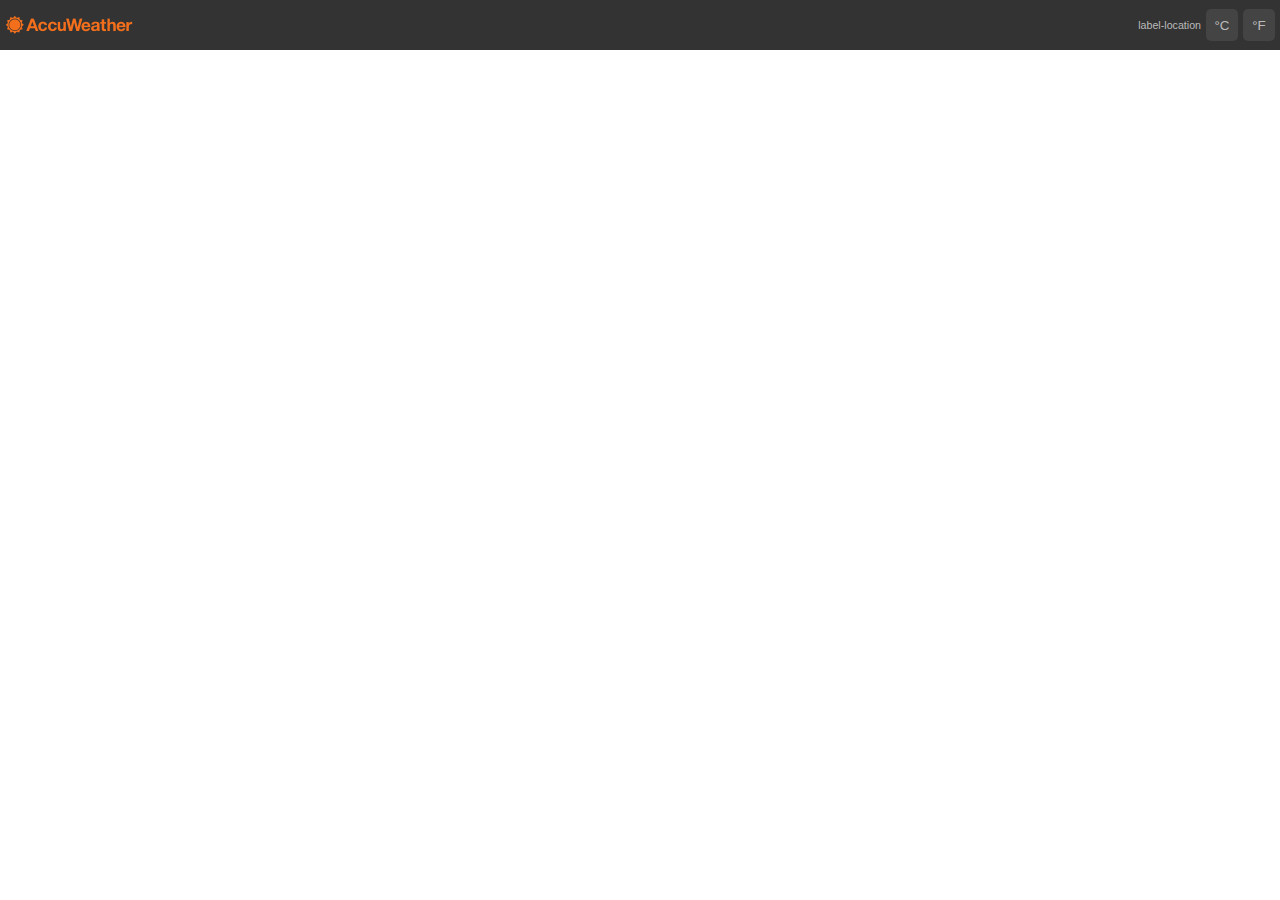
==== index.html @ 9f7a8b69 "first commit" ====
<!DOCTYPE html>
<html lang="en">
<head>
    <meta charset="UTF-8">
    <meta name="viewport" content="width=device-width, initial-scale=1.0">
    <link rel="stylesheet" href="css/style.css">
    <script type="module" src="./js/main.js"></script>
    <title>Weather</title>
</head>
<body>
    <header>
        <div id="header-left">
            <img src="images/128px-AccuWeather_Logo.svg.png" alt="AccuWeather_Logo">
        </div>
        <div id="header-right">
            <label id="label-location">label-location</label>
            <button class="button-degrees" id="button-degrees-c">&deg;C</button>
            <button class="button-degrees" id="button-degrees-f">&deg;F</button>
        </div>
    </header>
    
</body>
</html>
---- css/style.css ----
:root {
    --headerBackground: #333;
    --accentColor: #f36f21;
    --headerTextColor: #bbb;
    --headerButtonBackground: #444;
    --headerButtonTextSelected: #fff;
}

body {
    margin: 0px;
    font-family: Arial, Helvetica, sans-serif;
}

header {
    position: relative;
    float: left;
    width: 100%;
    height: 50px;
    background: var(--headerBackground);
}

#header-left, #header-right {
    position: relative;
    height: 100%;
    display: flex;
    align-items: center;
}

#header-left {
    float: left;
}

#header-left img {
    margin-left: 5px;
}

#header-right {
    float: right;
}

#header-right label {
    font-size: 8pt;
    color: var(--headerTextColor);
    margin-right: 5px;
}

#header-right button {
    font-size: 10pt;
    border: 0px;
    width: 32px;
    height: 32px;
    border-radius: 5px;
    margin-right: 5px;
}

.button-degrees {
    color: var(--headerTextColor);
    background: var(--headerButtonBackground);
}

.button-degrees-selected {
    color: var(--headerButtonTextSelected);
    background: var(--accentColor);
}
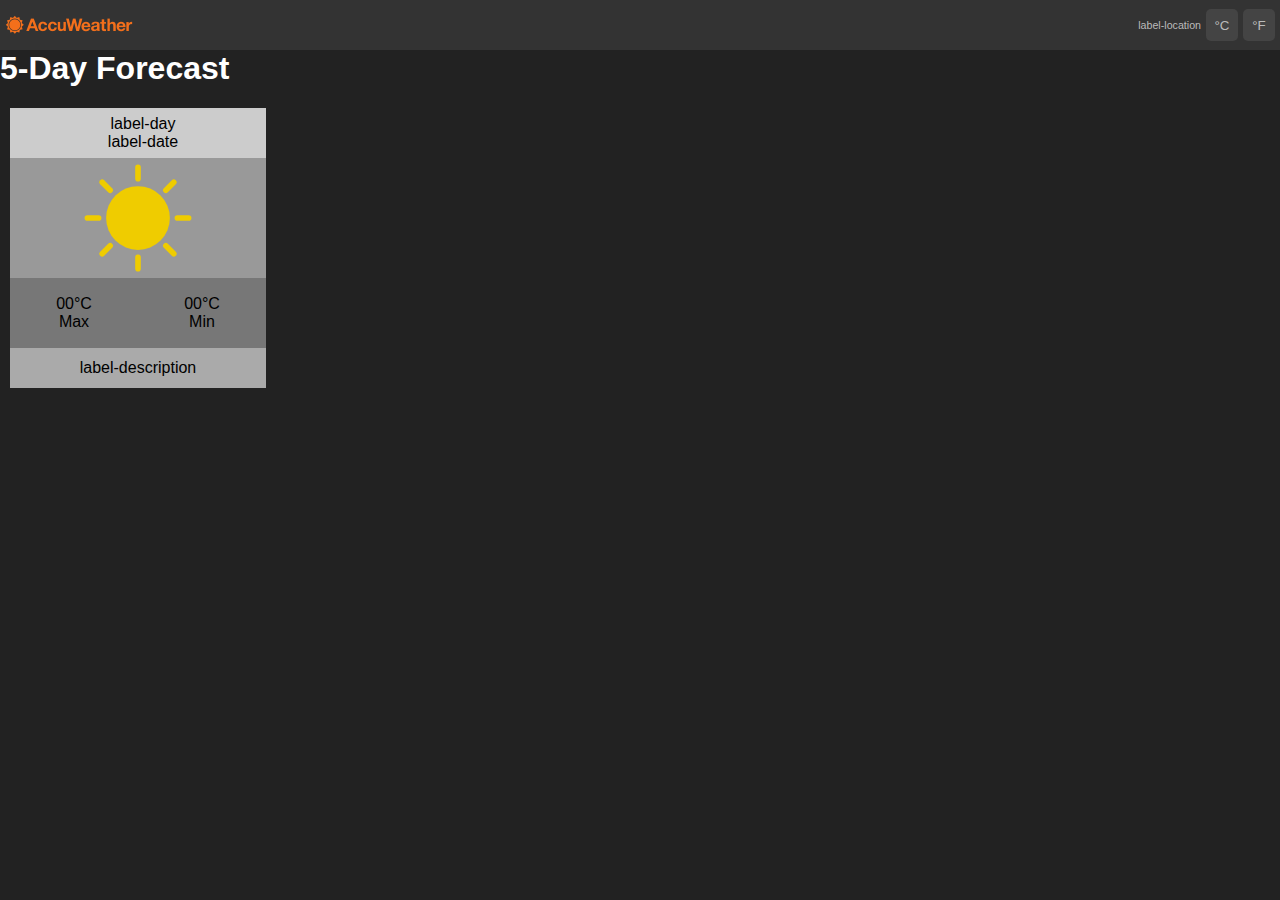
==== commit 7fa75b7f: "adding day-card" ====
--- a/index.html
+++ b/index.html
@@ -18,6 +18,38 @@
             <button class="button-degrees" id="button-degrees-f">&deg;F</button>
         </div>
     </header>
+
+    <div id="content">
+        <h1>5-Day Forecast</h1>
+        <div id="forecast">
+            <div class="day">
+                <div class="day-header">
+                    <label >label-day</label>
+                    <label >label-date</label>
+                </div>
+
+                <div class="day-info">
+                    <div class="day-info-image">
+                        <img src="images/icons/1-sunny.svg" alt="sunny-1">
+                    </div>
+                    <div class="day-info-value">
+                        <div class="day-info-temp">
+                            <label id="label-temp-max">00&deg;C</label>
+                            <label>Max</label>
+                        </div>
+                        <div class="day-info-temp">
+                            <label id="label-temp-min">00&deg;C</label>
+                            <label>Min</label>
+                        </div>
+                    </div>
+                </div>
+
+                <div class="day-footer">
+                    <label id="label-description">label-description</label>
+                </div>
+            </div>
+        </div>
+    </div>
     
 </body>
 </html>
--- a/css/style.css
+++ b/css/style.css
@@ -4,6 +4,10 @@
     --headerTextColor: #bbb;
     --headerButtonBackground: #444;
     --headerButtonTextSelected: #fff;
+}
+
+html {
+    background: #222;
 }
 
 body {
@@ -62,3 +66,115 @@
     color: var(--headerButtonTextSelected);
     background: var(--accentColor);
 }
+
+.content, h1{
+    margin-top: 0px;
+    color: #fff;
+}
+
+.day {
+    position: relative;
+    float: left;
+    background: #DDD;
+    width: calc(100% - 20px);
+    margin: 0px 10px 10px 10px;
+    height: 160px;
+}
+
+.day-header, .day-info, .day-footer {
+    position: relative;
+    float: left;
+    width: 100%;
+}
+
+.day-header {
+    background: #CCC;
+    height: 50px;
+    display: flex;
+    flex-direction: column;
+    justify-content: center;
+}
+
+.day-header label {
+    margin-left: 10px;
+}
+
+.day-info {
+    background: #BBB;
+    height: calc(100% - 90px);
+}
+
+.day-info-image, .day-info-value {
+    position: relative;
+    float: left;
+    height: 100%;
+}
+
+.day-info-value {
+    width: calc(100% - 100px);
+}
+
+.day-info-image {
+    background: #999;
+    width: 100px;
+    display: flex;
+    justify-content: center;
+}
+.day-info-image img{
+    max-width: 100%;
+    max-height: 100%;
+    display: flex;
+    justify-content: center;
+}
+
+.day-info-temp {
+    position:relative;
+    float: left;
+    background: #777;
+    width: 50%;
+    height: 100%;
+    display: flex;
+    flex-direction: column;
+    align-items: center;
+    justify-content: center;
+}
+
+.day-footer {
+    background: #AAA;
+    height: 40px;
+    display: flex;
+    align-items: center;
+    justify-content: center;
+}
+
+.div-footer {
+    background: #888;
+    width: calc(100% - 100px);
+}
+
+
+@media only screen and (min-width: 1024px) {
+    .day {
+        width: 20%;
+        height: 280px;
+    }
+
+    .day-header {
+        align-items: center;
+    }
+
+    .day-header-label {
+        margin-left: 0px;
+    }
+
+    .day-info-image {
+        width: 100%;
+        height: calc(100% - 70px);
+    }
+    
+    .day-info-value {
+        width: 100%;
+        height: 70px;
+    }
+
+}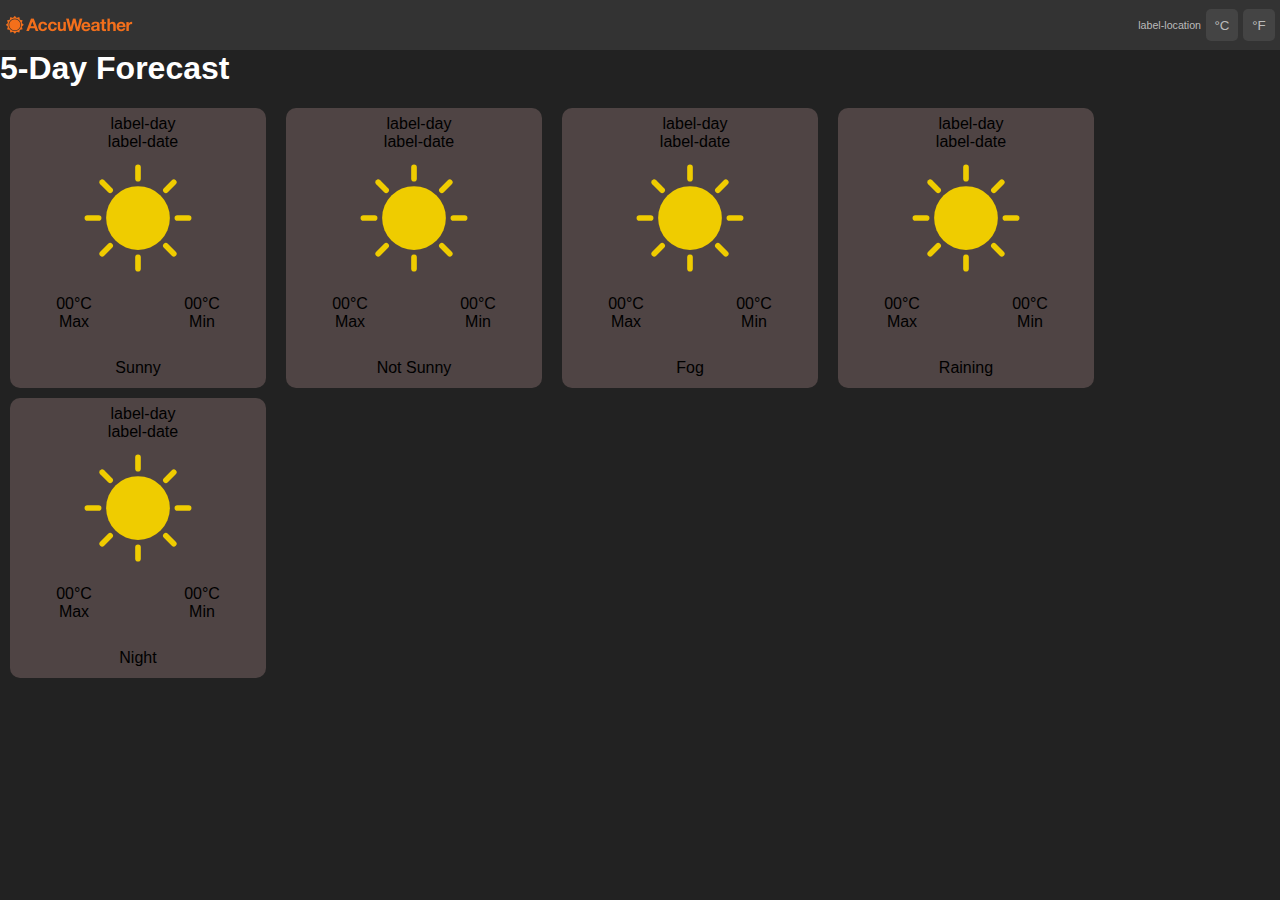
==== commit a682576f: "class whithout light" ====
--- a/index.html
+++ b/index.html
@@ -22,32 +22,38 @@
     <div id="content">
         <h1>5-Day Forecast</h1>
         <div id="forecast">
-            <div class="day">
-                <div class="day-header">
-                    <label >label-day</label>
-                    <label >label-date</label>
-                </div>
 
-                <div class="day-info">
-                    <div class="day-info-image">
-                        <img src="images/icons/1-sunny.svg" alt="sunny-1">
+            <template id="template-day">
+
+                <div class="day">
+                    <div class="day-header">
+                        <label >label-day</label>
+                        <label >label-date</label>
                     </div>
-                    <div class="day-info-value">
-                        <div class="day-info-temp">
-                            <label id="label-temp-max">00&deg;C</label>
-                            <label>Max</label>
+
+                    <div class="day-info">
+                        <div class="day-info-image">
+                            <img src="images/icons/1-sunny.svg" alt="sunny-1">
                         </div>
-                        <div class="day-info-temp">
-                            <label id="label-temp-min">00&deg;C</label>
-                            <label>Min</label>
+                        <div class="day-info-value">
+                            <div class="day-info-temp">
+                                <label id="label-temp-max">00&deg;C</label>
+                                <label>Max</label>
+                            </div>
+                            <div class="day-info-temp">
+                                <label id="label-temp-min">00&deg;C</label>
+                                <label>Min</label>
+                            </div>
                         </div>
                     </div>
+
+                    <div class="day-footer">
+                        <label id="label-description">label-description</label>
+                    </div>
                 </div>
+                
+            </template>
 
-                <div class="day-footer">
-                    <label id="label-description">label-description</label>
-                </div>
-            </div>
         </div>
     </div>
     
--- a/css/style.css
+++ b/css/style.css
@@ -4,6 +4,7 @@
     --headerTextColor: #bbb;
     --headerButtonBackground: #444;
     --headerButtonTextSelected: #fff;
+    --cardBackground: #4f4444;
 }
 
 html {
@@ -75,10 +76,12 @@
 .day {
     position: relative;
     float: left;
-    background: #DDD;
+    background: var(--cardBackground);
     width: calc(100% - 20px);
     margin: 0px 10px 10px 10px;
     height: 160px;
+    /*border-radius: 1px 30px 40px 30px;*/
+    border-radius: 10px;
 }
 
 .day-header, .day-info, .day-footer {
@@ -88,7 +91,6 @@
 }
 
 .day-header {
-    background: #CCC;
     height: 50px;
     display: flex;
     flex-direction: column;
@@ -100,7 +102,6 @@
 }
 
 .day-info {
-    background: #BBB;
     height: calc(100% - 90px);
 }
 
@@ -115,7 +116,6 @@
 }
 
 .day-info-image {
-    background: #999;
     width: 100px;
     display: flex;
     justify-content: center;
@@ -130,7 +130,6 @@
 .day-info-temp {
     position:relative;
     float: left;
-    background: #777;
     width: 50%;
     height: 100%;
     display: flex;
@@ -140,7 +139,6 @@
 }
 
 .day-footer {
-    background: #AAA;
     height: 40px;
     display: flex;
     align-items: center;
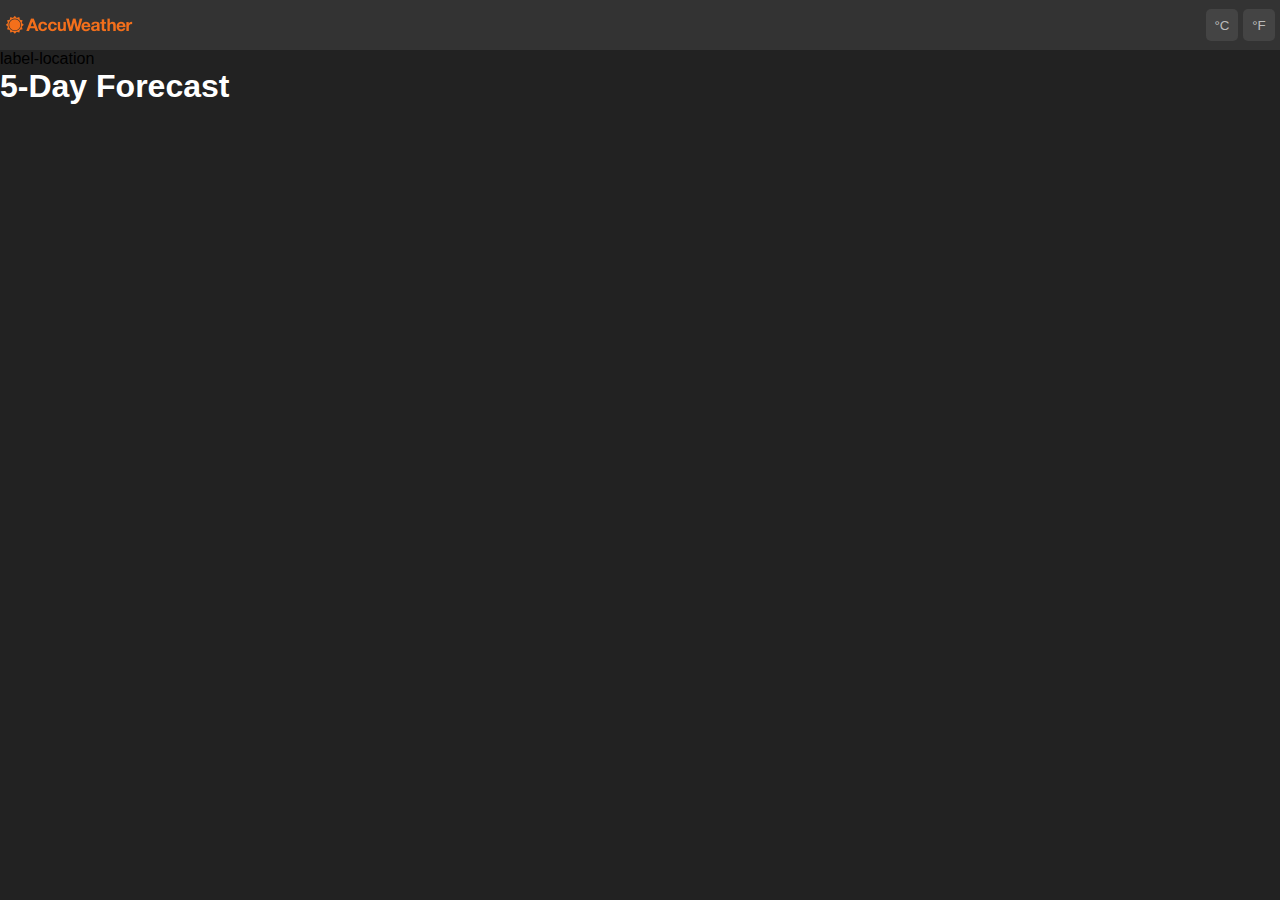
==== commit c4dd6afc: "some stuff" ====
--- a/index.html
+++ b/index.html
@@ -13,27 +13,27 @@
             <img src="images/128px-AccuWeather_Logo.svg.png" alt="AccuWeather_Logo">
         </div>
         <div id="header-right">
-            <label id="label-location">label-location</label>
             <button class="button-degrees" id="button-degrees-c">&deg;C</button>
             <button class="button-degrees" id="button-degrees-f">&deg;F</button>
         </div>
     </header>
 
     <div id="content">
-        <h1>5-Day Forecast</h1>
+        <label id="label-location">label-location</label>
+        <h1 id="title">5-Day Forecast</h1>
         <div id="forecast">
 
             <template id="template-day">
 
                 <div class="day">
                     <div class="day-header">
-                        <label >label-day</label>
-                        <label >label-date</label>
+                        <label id="label-day">label-day</label>
+                        <label id="label-date">label-date</label>
                     </div>
 
                     <div class="day-info">
                         <div class="day-info-image">
-                            <img src="images/icons/1-sunny.svg" alt="sunny-1">
+                            <img id="day-image" src="images/icons/01-sunny.svg" alt="sunny-1">
                         </div>
                         <div class="day-info-value">
                             <div class="day-info-temp">
--- a/css/style.css
+++ b/css/style.css
@@ -81,6 +81,7 @@
     margin: 0px 10px 10px 10px;
     height: 160px;
     /*border-radius: 1px 30px 40px 30px;*/
+    color: #ccc;
     border-radius: 10px;
 }
 
